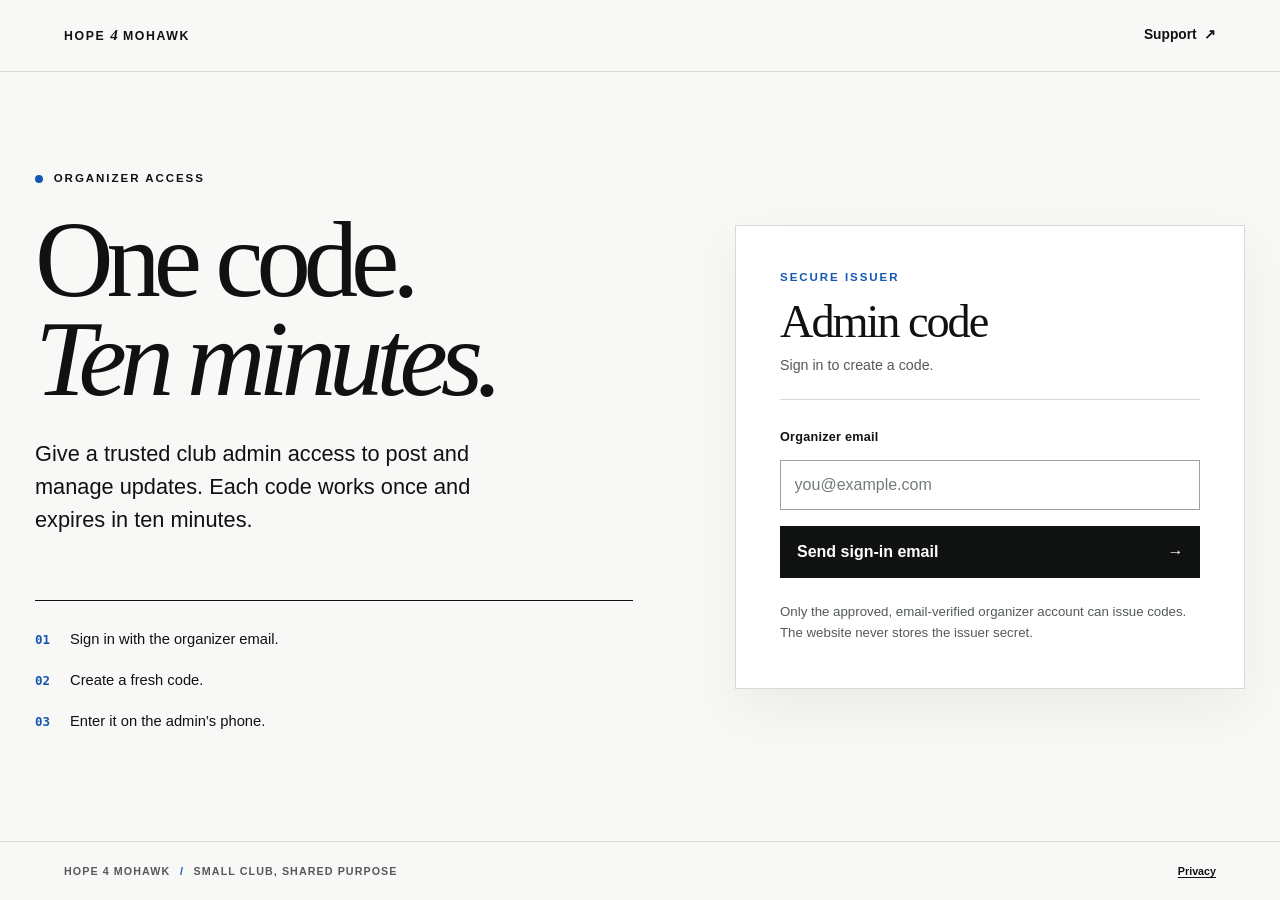
==== admin/index.html @ cb3e1cb4 "Add owner-only admin code issuer site" ====
<!doctype html>
<html lang="en">
<head>
  <meta charset="utf-8">
  <meta name="viewport" content="width=device-width, initial-scale=1">
  <meta name="color-scheme" content="light">
  <meta name="robots" content="noindex, nofollow, noarchive">
  <meta name="description" content="Owner-only admin code issuer for Hope 4 Mohawk.">
  <meta http-equiv="Content-Security-Policy" content="default-src 'none'; script-src 'self'; style-src 'self'; img-src 'self'; connect-src https://mnmcwvzevbkrwqfjpryh.supabase.co; base-uri 'none'; form-action 'self'; frame-ancestors 'none'; upgrade-insecure-requests">
  <title>Admin access · Hope 4 Mohawk</title>
  <link rel="icon" type="image/svg+xml" href="../favicon.svg">
  <link rel="stylesheet" href="./style.css">
  <script src="./app.js" defer></script>
</head>
<body>
  <a class="skip-link" href="#main">Skip to content</a>
  <header class="site-header">
    <a class="wordmark" href="../" aria-label="Hope 4 Mohawk support home">HOPE <span>4</span> MOHAWK</a>
    <a class="support-link" href="../">Support <span aria-hidden="true">↗</span></a>
  </header>

  <main id="main" class="page">
    <section class="intro" aria-labelledby="page-title">
      <p class="eyebrow"><span class="dot" aria-hidden="true"></span> ORGANIZER ACCESS</p>
      <h1 id="page-title">One code.<br><em>Ten minutes.</em></h1>
      <p class="lead">Give a trusted club admin access to post and manage updates. Each code works once and expires in ten minutes.</p>
      <div class="rule"></div>
      <div class="steps" aria-label="How it works">
        <p><strong>01</strong><span>Sign in with the organizer email.</span></p>
        <p><strong>02</strong><span>Create a fresh code.</span></p>
        <p><strong>03</strong><span>Enter it on the admin’s phone.</span></p>
      </div>
    </section>

    <section class="workspace" aria-labelledby="workspace-title">
      <div class="workspace-heading">
        <p class="overline">SECURE ISSUER</p>
        <h2 id="workspace-title">Admin code</h2>
        <p id="status" class="status" role="status" aria-live="polite">Sign in to create a code.</p>
      </div>

      <div id="signin-panel">
        <form id="email-form" class="form-stack">
          <label for="email">Organizer email</label>
          <input id="email" name="email" type="email" autocomplete="email" inputmode="email" spellcheck="false" required placeholder="you@example.com">
          <button id="email-button" class="primary-button" type="submit">Send sign-in email <span aria-hidden="true">→</span></button>
        </form>
        <div id="verify-panel" class="verify-panel" hidden>
          <p class="small-copy">Open the link in the email on this device. If your email contains a six-digit code, enter it below.</p>
          <form id="otp-form" class="form-stack">
            <label for="otp">Email sign-in code</label>
            <input id="otp" name="otp" type="text" inputmode="numeric" autocomplete="one-time-code" pattern="[0-9]{6,8}" minlength="6" maxlength="8" placeholder="000000">
            <button id="verify-button" class="secondary-button" type="submit">Verify code</button>
          </form>
        </div>
        <p class="security-note">Only the approved, email-verified organizer account can issue codes. The website never stores the issuer secret.</p>
      </div>

      <div id="issuer-panel" hidden>
        <div class="signed-in"><span class="signed-in-dot" aria-hidden="true"></span><span>Organizer signed in</span><button id="signout-button" type="button">Sign out</button></div>
        <button id="generate-button" class="primary-button" type="button">Create a code <span aria-hidden="true">→</span></button>
        <div id="code-panel" class="code-panel" hidden>
          <p class="overline">SINGLE USE · EIGHT CHARACTERS</p>
          <output id="code" aria-label="New admin code"></output>
          <div class="code-bottom"><p id="countdown" role="timer">Expires in 10:00</p><button id="copy-button" type="button">Copy code</button></div>
        </div>
        <p class="security-note">Use this code on the admin’s phone under <strong>I'm an admin</strong>. Don’t publish it in a post or send it to a group chat.</p>
      </div>
    </section>
  </main>

  <footer class="site-footer">
    <span>HOPE 4 MOHAWK <span class="divider">/</span> SMALL CLUB, SHARED PURPOSE</span>
    <a href="../privacy.html">Privacy</a>
  </footer>
</body>
</html>
---- admin/style.css ----
:root {
  color-scheme: light;
  --ink: #101111;
  --muted: #54595b;
  --paper: #f8f8f6;
  --white: #fff;
  --line: #d8d9d7;
  --blue: #1557b0;
  --blue-dark: #0d3f88;
}
* { box-sizing: border-box; }
html { min-height: 100%; }
body { margin: 0; min-height: 100vh; display: flex; flex-direction: column; background: var(--paper); color: var(--ink); font: 16px/1.5 -apple-system, BlinkMacSystemFont, "Segoe UI", sans-serif; -webkit-font-smoothing: antialiased; }
[hidden] { display: none !important; }
a { color: inherit; text-underline-offset: .22em; }
button, input { font: inherit; }
button { cursor: pointer; }
button:disabled { cursor: wait; opacity: .64; }
:focus-visible { outline: 3px solid var(--blue); outline-offset: 3px; }
.skip-link { position: absolute; left: 1rem; top: -5rem; z-index: 10; padding: .65rem 1rem; background: white; }
.skip-link:focus { top: 1rem; }
.site-header { display: flex; justify-content: space-between; align-items: center; gap: 1rem; padding: 1.5rem clamp(1.4rem, 5vw, 5rem); border-bottom: 1px solid var(--line); }
.wordmark { font-size: .77rem; font-weight: 800; letter-spacing: .13em; text-decoration: none; white-space: nowrap; }
.wordmark span { font-family: Georgia, serif; font-size: 1.23em; font-style: italic; letter-spacing: 0; }
.support-link { font-size: .86rem; font-weight: 650; text-decoration: none; }
.support-link span { margin-left: .22rem; }
.page { width: min(100% - 2.8rem, 1210px); margin: auto; padding: clamp(3.4rem, 7vw, 7rem) 0; display: grid; grid-template-columns: minmax(0, 1.08fr) minmax(340px, .92fr); gap: clamp(3rem, 8vw, 8rem); align-items: center; }
.eyebrow, .overline { margin: 0 0 1.4rem; font-size: .72rem; font-weight: 800; letter-spacing: .17em; }
.eyebrow { display: flex; align-items: center; gap: .65rem; }
.dot, .signed-in-dot { width: .52rem; height: .52rem; display: inline-block; border-radius: 50%; background: var(--blue); flex: none; }
h1 { margin: 0 0 1.8rem; font: 500 clamp(4.4rem, 8.5vw, 8rem)/.91 Georgia, "Times New Roman", serif; letter-spacing: -.065em; }
h1 em { font-weight: 400; }
.lead { max-width: 31rem; margin: 0; font-size: clamp(1.13rem, 2vw, 1.36rem); line-height: 1.52; }
.rule { height: 1px; width: 100%; margin: clamp(2.2rem, 5vw, 4rem) 0 1.1rem; background: var(--ink); }
.steps p { display: flex; gap: 1.25rem; margin: 0; padding: .55rem 0; font-size: .92rem; }
.steps strong { color: var(--blue); font: 700 .78rem/1.9 ui-monospace, SFMono-Regular, Menlo, monospace; }
.workspace { background: var(--white); border: 1px solid var(--line); box-shadow: 0 20px 50px rgba(16,17,17,.055); padding: clamp(1.55rem, 3.4vw, 2.8rem); }
.workspace-heading { border-bottom: 1px solid var(--line); padding-bottom: 1.4rem; margin-bottom: 1.75rem; }
.workspace-heading .overline { color: var(--blue); margin-bottom: .65rem; }
h2 { margin: 0 0 .55rem; font: 500 clamp(2.1rem, 4vw, 2.9rem)/1.07 Georgia, "Times New Roman", serif; letter-spacing: -.045em; }
.status { margin: 0; min-height: 1.5em; font-size: .89rem; color: var(--muted); }
.status.error { color: #a12c23; }
.form-stack { display: grid; gap: .8rem; }
label { font-size: .79rem; font-weight: 750; letter-spacing: .02em; }
input { width: 100%; min-height: 3.1rem; border: 1px solid #9da2a3; border-radius: 0; padding: .75rem .85rem; background: #fff; color: var(--ink); }
input::placeholder { color: #747b7d; }
.primary-button, .secondary-button { min-height: 3.2rem; display: flex; align-items: center; justify-content: space-between; gap: 1rem; border: 1px solid var(--ink); padding: .8rem 1rem; font-weight: 700; text-align: left; transition: background .15s, color .15s; }
.primary-button { width: 100%; margin-top: .25rem; background: var(--ink); color: white; }
.primary-button:hover:not(:disabled) { background: #2b2e2e; }
.secondary-button { background: white; color: var(--ink); }
.secondary-button:hover:not(:disabled) { background: var(--paper); }
.security-note, .small-copy { color: var(--muted); font-size: .83rem; line-height: 1.58; }
.security-note { margin: 1.5rem 0 0; }
.security-note strong { color: var(--ink); }
.verify-panel { border-top: 1px solid var(--line); margin-top: 1.5rem; padding-top: 1.15rem; }
.small-copy { margin: 0 0 1.1rem; }
.signed-in { display: flex; align-items: center; gap: .6rem; margin-bottom: 1.5rem; font-size: .84rem; font-weight: 650; }
.signed-in-dot { background: #27916b; }
.signed-in button { margin-left: auto; border: 0; padding: .2rem 0; background: transparent; color: var(--muted); font-size: .83rem; text-decoration: underline; text-underline-offset: .2em; }
.code-panel { margin-top: 1.5rem; border: 1px solid var(--line); padding: 1.25rem; background: var(--paper); }
.code-panel .overline { margin-bottom: .5rem; color: var(--muted); font-size: .65rem; }
#code { display: block; overflow-wrap: anywhere; font: 700 clamp(2rem, 5vw, 3rem)/1.2 ui-monospace, SFMono-Regular, Menlo, monospace; letter-spacing: .11em; }
.code-bottom { display: flex; align-items: center; justify-content: space-between; gap: 1rem; border-top: 1px solid var(--line); padding-top: .85rem; margin-top: .9rem; }
.code-bottom p { margin: 0; color: var(--muted); font-size: .82rem; font-variant-numeric: tabular-nums; }
.code-bottom button { border: 0; background: none; color: var(--blue); font-size: .84rem; font-weight: 750; text-decoration: underline; text-underline-offset: .2em; }
.site-footer { display: flex; justify-content: space-between; gap: 1rem; align-items: center; padding: 1.3rem clamp(1.4rem, 5vw, 5rem); border-top: 1px solid var(--line); color: var(--muted); font-size: .67rem; font-weight: 700; letter-spacing: .1em; }
.divider { padding: 0 .35rem; color: var(--blue); }
.site-footer a { color: var(--ink); letter-spacing: 0; }
@media (max-width: 850px) { .page { grid-template-columns: 1fr; max-width: 650px; gap: 3.3rem; } h1 { font-size: clamp(4.2rem, 13vw, 7rem); } }
@media (max-width: 520px) { .site-header { padding: 1.2rem 1.4rem; } .page { padding: 3.4rem 0 4.2rem; } h1 { font-size: clamp(3.7rem, 15vw, 5.1rem); } .lead { font-size: 1.1rem; } .site-footer { align-items: flex-start; flex-direction: column; line-height: 1.6; } }
@media (prefers-reduced-motion: reduce) { *, *::before, *::after { transition-duration: .01ms !important; } }
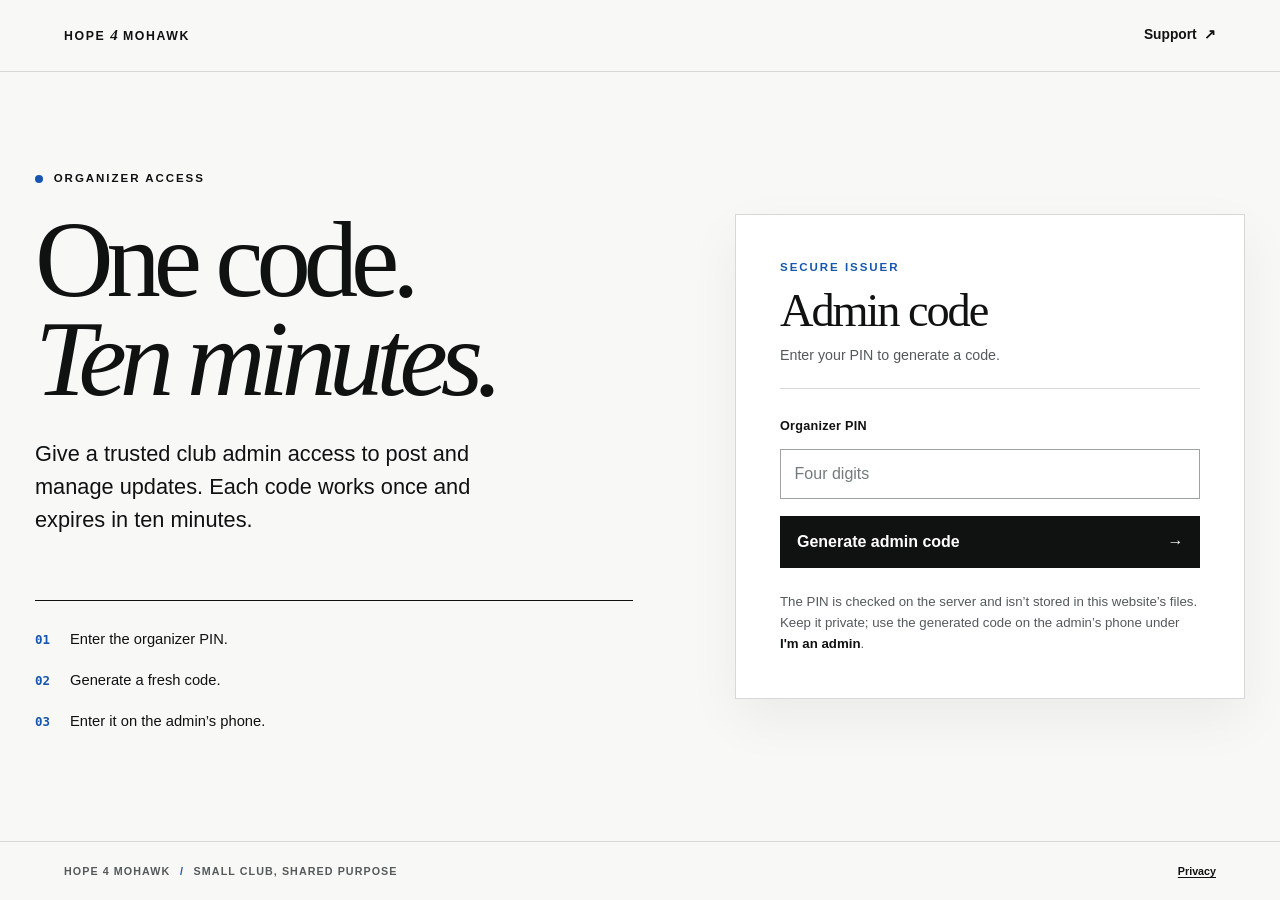
==== commit b88734ba: "Use server-checked PIN for admin code website" ====
--- a/admin/index.html
+++ b/admin/index.html
@@ -26,8 +26,8 @@
       <p class="lead">Give a trusted club admin access to post and manage updates. Each code works once and expires in ten minutes.</p>
       <div class="rule"></div>
       <div class="steps" aria-label="How it works">
-        <p><strong>01</strong><span>Sign in with the organizer email.</span></p>
-        <p><strong>02</strong><span>Create a fresh code.</span></p>
+        <p><strong>01</strong><span>Enter the organizer PIN.</span></p>
+        <p><strong>02</strong><span>Generate a fresh code.</span></p>
         <p><strong>03</strong><span>Enter it on the admin’s phone.</span></p>
       </div>
     </section>
@@ -36,35 +36,21 @@
       <div class="workspace-heading">
         <p class="overline">SECURE ISSUER</p>
         <h2 id="workspace-title">Admin code</h2>
-        <p id="status" class="status" role="status" aria-live="polite">Sign in to create a code.</p>
+        <p id="status" class="status" role="status" aria-live="polite">Enter your PIN to generate a code.</p>
       </div>
 
-      <div id="signin-panel">
-        <form id="email-form" class="form-stack">
-          <label for="email">Organizer email</label>
-          <input id="email" name="email" type="email" autocomplete="email" inputmode="email" spellcheck="false" required placeholder="you@example.com">
-          <button id="email-button" class="primary-button" type="submit">Send sign-in email <span aria-hidden="true">→</span></button>
+      <div id="issuer-panel">
+        <form id="pin-form" class="form-stack">
+          <label for="pin">Organizer PIN</label>
+          <input id="pin" name="pin" type="password" inputmode="numeric" autocomplete="off" pattern="[0-9]{4}" minlength="4" maxlength="4" required aria-describedby="pin-note" placeholder="Four digits">
+          <button id="generate-button" class="primary-button" type="submit">Generate admin code <span aria-hidden="true">→</span></button>
         </form>
-        <div id="verify-panel" class="verify-panel" hidden>
-          <p class="small-copy">Open the link in the email on this device. If your email contains a six-digit code, enter it below.</p>
-          <form id="otp-form" class="form-stack">
-            <label for="otp">Email sign-in code</label>
-            <input id="otp" name="otp" type="text" inputmode="numeric" autocomplete="one-time-code" pattern="[0-9]{6,8}" minlength="6" maxlength="8" placeholder="000000">
-            <button id="verify-button" class="secondary-button" type="submit">Verify code</button>
-          </form>
-        </div>
-        <p class="security-note">Only the approved, email-verified organizer account can issue codes. The website never stores the issuer secret.</p>
-      </div>
-
-      <div id="issuer-panel" hidden>
-        <div class="signed-in"><span class="signed-in-dot" aria-hidden="true"></span><span>Organizer signed in</span><button id="signout-button" type="button">Sign out</button></div>
-        <button id="generate-button" class="primary-button" type="button">Create a code <span aria-hidden="true">→</span></button>
         <div id="code-panel" class="code-panel" hidden>
           <p class="overline">SINGLE USE · EIGHT CHARACTERS</p>
           <output id="code" aria-label="New admin code"></output>
           <div class="code-bottom"><p id="countdown" role="timer">Expires in 10:00</p><button id="copy-button" type="button">Copy code</button></div>
         </div>
-        <p class="security-note">Use this code on the admin’s phone under <strong>I'm an admin</strong>. Don’t publish it in a post or send it to a group chat.</p>
+        <p id="pin-note" class="security-note">The PIN is checked on the server and isn’t stored in this website’s files. Keep it private; use the generated code on the admin’s phone under <strong>I'm an admin</strong>.</p>
       </div>
     </section>
   </main>
--- a/admin/style.css
+++ b/admin/style.css
@@ -6,7 +6,6 @@
   --white: #fff;
   --line: #d8d9d7;
   --blue: #1557b0;
-  --blue-dark: #0d3f88;
 }
 * { box-sizing: border-box; }
 html { min-height: 100%; }
@@ -27,7 +26,7 @@
 .page { width: min(100% - 2.8rem, 1210px); margin: auto; padding: clamp(3.4rem, 7vw, 7rem) 0; display: grid; grid-template-columns: minmax(0, 1.08fr) minmax(340px, .92fr); gap: clamp(3rem, 8vw, 8rem); align-items: center; }
 .eyebrow, .overline { margin: 0 0 1.4rem; font-size: .72rem; font-weight: 800; letter-spacing: .17em; }
 .eyebrow { display: flex; align-items: center; gap: .65rem; }
-.dot, .signed-in-dot { width: .52rem; height: .52rem; display: inline-block; border-radius: 50%; background: var(--blue); flex: none; }
+.dot { width: .52rem; height: .52rem; display: inline-block; border-radius: 50%; background: var(--blue); flex: none; }
 h1 { margin: 0 0 1.8rem; font: 500 clamp(4.4rem, 8.5vw, 8rem)/.91 Georgia, "Times New Roman", serif; letter-spacing: -.065em; }
 h1 em { font-weight: 400; }
 .lead { max-width: 31rem; margin: 0; font-size: clamp(1.13rem, 2vw, 1.36rem); line-height: 1.52; }
@@ -44,19 +43,12 @@
 label { font-size: .79rem; font-weight: 750; letter-spacing: .02em; }
 input { width: 100%; min-height: 3.1rem; border: 1px solid #9da2a3; border-radius: 0; padding: .75rem .85rem; background: #fff; color: var(--ink); }
 input::placeholder { color: #747b7d; }
-.primary-button, .secondary-button { min-height: 3.2rem; display: flex; align-items: center; justify-content: space-between; gap: 1rem; border: 1px solid var(--ink); padding: .8rem 1rem; font-weight: 700; text-align: left; transition: background .15s, color .15s; }
+.primary-button { min-height: 3.2rem; display: flex; align-items: center; justify-content: space-between; gap: 1rem; border: 1px solid var(--ink); padding: .8rem 1rem; font-weight: 700; text-align: left; transition: background .15s, color .15s; }
 .primary-button { width: 100%; margin-top: .25rem; background: var(--ink); color: white; }
 .primary-button:hover:not(:disabled) { background: #2b2e2e; }
-.secondary-button { background: white; color: var(--ink); }
-.secondary-button:hover:not(:disabled) { background: var(--paper); }
-.security-note, .small-copy { color: var(--muted); font-size: .83rem; line-height: 1.58; }
+.security-note { color: var(--muted); font-size: .83rem; line-height: 1.58; }
 .security-note { margin: 1.5rem 0 0; }
 .security-note strong { color: var(--ink); }
-.verify-panel { border-top: 1px solid var(--line); margin-top: 1.5rem; padding-top: 1.15rem; }
-.small-copy { margin: 0 0 1.1rem; }
-.signed-in { display: flex; align-items: center; gap: .6rem; margin-bottom: 1.5rem; font-size: .84rem; font-weight: 650; }
-.signed-in-dot { background: #27916b; }
-.signed-in button { margin-left: auto; border: 0; padding: .2rem 0; background: transparent; color: var(--muted); font-size: .83rem; text-decoration: underline; text-underline-offset: .2em; }
 .code-panel { margin-top: 1.5rem; border: 1px solid var(--line); padding: 1.25rem; background: var(--paper); }
 .code-panel .overline { margin-bottom: .5rem; color: var(--muted); font-size: .65rem; }
 #code { display: block; overflow-wrap: anywhere; font: 700 clamp(2rem, 5vw, 3rem)/1.2 ui-monospace, SFMono-Regular, Menlo, monospace; letter-spacing: .11em; }
@@ -67,5 +59,5 @@
 .divider { padding: 0 .35rem; color: var(--blue); }
 .site-footer a { color: var(--ink); letter-spacing: 0; }
 @media (max-width: 850px) { .page { grid-template-columns: 1fr; max-width: 650px; gap: 3.3rem; } h1 { font-size: clamp(4.2rem, 13vw, 7rem); } }
-@media (max-width: 520px) { .site-header { padding: 1.2rem 1.4rem; } .page { padding: 3.4rem 0 4.2rem; } h1 { font-size: clamp(3.7rem, 15vw, 5.1rem); } .lead { font-size: 1.1rem; } .site-footer { align-items: flex-start; flex-direction: column; line-height: 1.6; } }
+@media (max-width: 520px) { .site-header { padding: 1.2rem 1.4rem; } .page { gap: 2.2rem; padding: 3.4rem 0 4.2rem; } h1 { font-size: clamp(3.7rem, 15vw, 5.1rem); } .lead { font-size: 1.1rem; } .rule, .steps { display: none; } .site-footer { align-items: flex-start; flex-direction: column; line-height: 1.6; } }
 @media (prefers-reduced-motion: reduce) { *, *::before, *::after { transition-duration: .01ms !important; } }
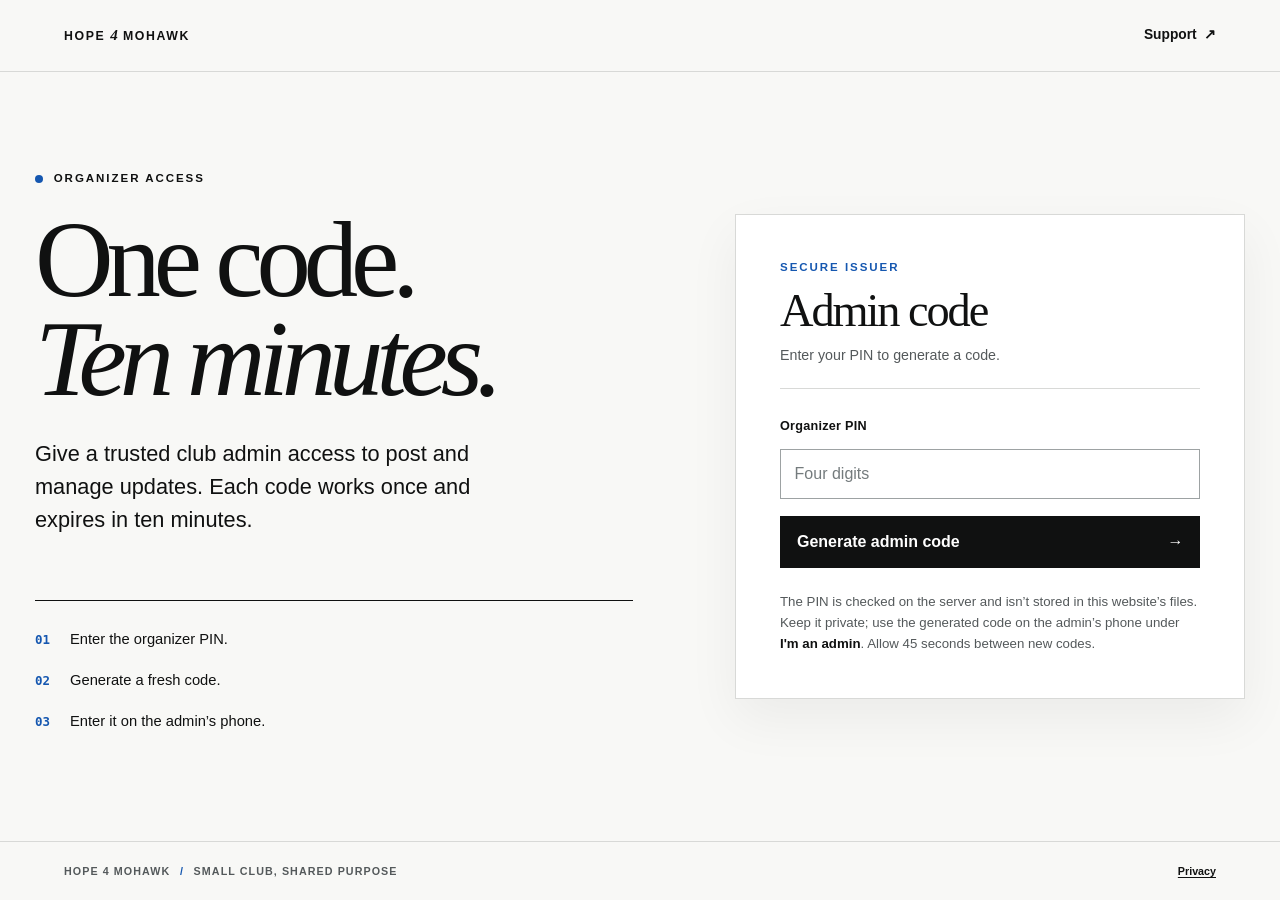
==== commit 8b436100: "Clarify admin code cooldown and harden generator responses" ====
--- a/admin/index.html
+++ b/admin/index.html
@@ -10,7 +10,7 @@
   <title>Admin access · Hope 4 Mohawk</title>
   <link rel="icon" type="image/svg+xml" href="../favicon.svg">
   <link rel="stylesheet" href="./style.css">
-  <script src="./app.js" defer></script>
+  <script src="./app.js?v=20261001" defer></script>
 </head>
 <body>
   <a class="skip-link" href="#main">Skip to content</a>
@@ -50,7 +50,7 @@
           <output id="code" aria-label="New admin code"></output>
           <div class="code-bottom"><p id="countdown" role="timer">Expires in 10:00</p><button id="copy-button" type="button">Copy code</button></div>
         </div>
-        <p id="pin-note" class="security-note">The PIN is checked on the server and isn’t stored in this website’s files. Keep it private; use the generated code on the admin’s phone under <strong>I'm an admin</strong>.</p>
+        <p id="pin-note" class="security-note">The PIN is checked on the server and isn’t stored in this website’s files. Keep it private; use the generated code on the admin’s phone under <strong>I'm an admin</strong>. Allow 45 seconds between new codes.</p>
       </div>
     </section>
   </main>
